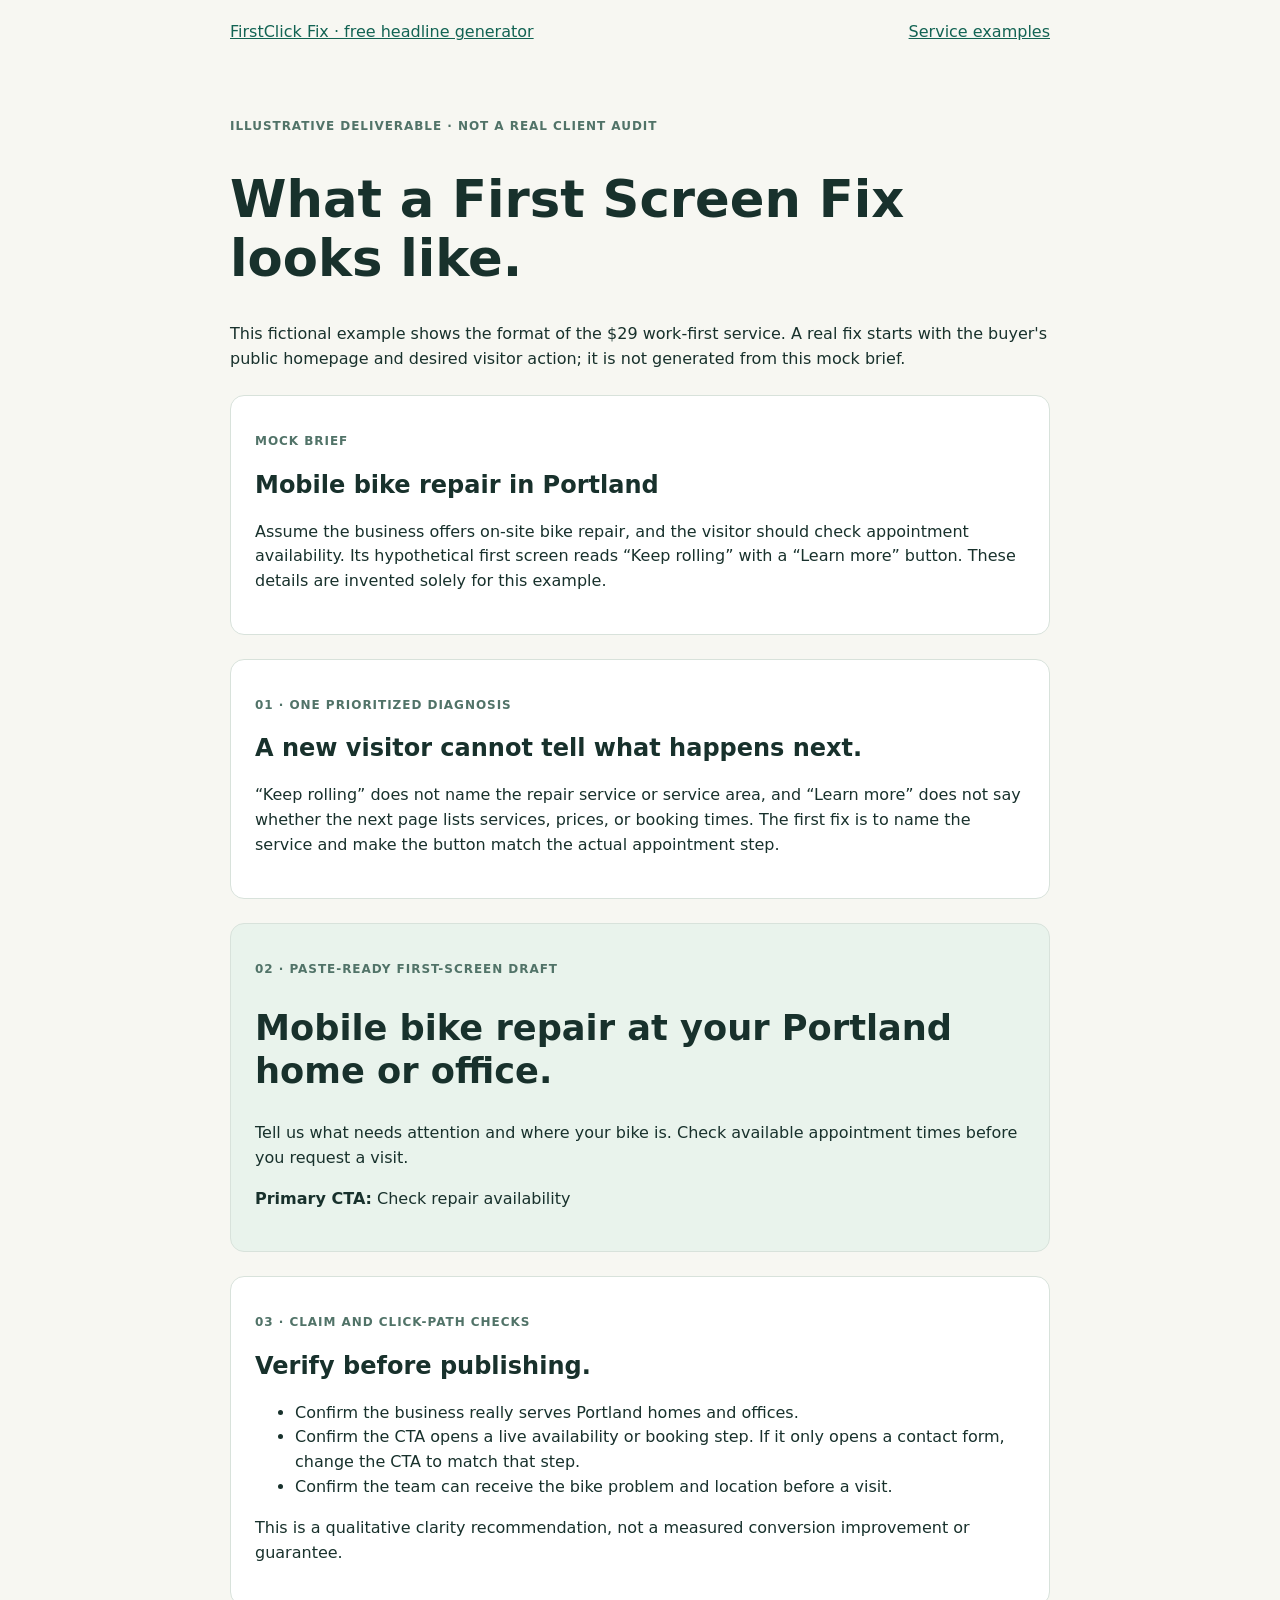
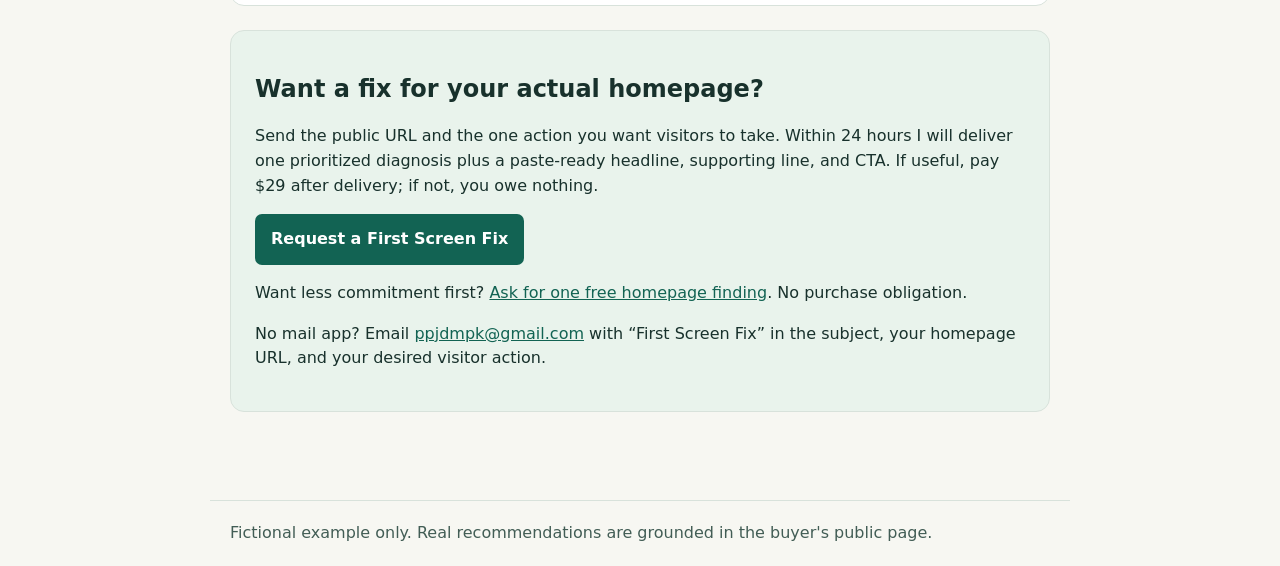
==== first-screen-fix-sample.html @ eda46d8e "Publish illustrative First Screen Fix deliverable" ====
<!doctype html>
<html lang="en">
<head>
  <meta charset="utf-8">
  <meta name="viewport" content="width=device-width, initial-scale=1">
  <title>First Screen Fix Sample: Diagnosis and Paste-Ready Copy | FirstClick Fix</title>
  <meta name="description" content="See the format of a First Screen Fix: one prioritized diagnosis, a paste-ready headline, supporting line, and CTA. Fictional example; no performance claim.">
  <link rel="canonical" href="https://elyasibkr.github.io/firstclick-headline-generator/first-screen-fix-sample.html">
  <style>
    :root{font-family:system-ui,-apple-system,Segoe UI,sans-serif;color:#18312c;background:#f7f7f2;line-height:1.55}*{box-sizing:border-box}body{margin:0}header,main,footer{max-width:860px;margin:auto;padding:1.25rem}header{display:flex;justify-content:space-between;gap:1rem;align-items:center}a{color:#126353}a:focus-visible{outline:3px solid #126353;outline-offset:3px}main{padding-top:2.5rem;padding-bottom:4rem}h1{font-size:clamp(2rem,5vw,3.2rem);line-height:1.15;max-width:20ch}h2{line-height:1.2}.card,.next{background:white;border:1px solid #d8e2db;border-radius:14px;padding:1.5rem;margin:1.5rem 0}.label{font-size:.75rem;font-weight:700;letter-spacing:.08em;text-transform:uppercase;color:#517368}.draft{background:#e9f3ec}.draft h2{font-size:clamp(1.55rem,4vw,2.2rem)}.next{background:#e9f3ec}.button{display:inline-block;background:#126353;color:white;padding:.8rem 1rem;border-radius:7px;text-decoration:none;font-weight:700}.button:hover{background:#0b493d}footer{border-top:1px solid #d8e2db;color:#425d55}@media(max-width:520px){header{align-items:flex-start;flex-direction:column}}
  </style>
</head>
<body>
<header><a href="./">FirstClick Fix · free headline generator</a><a href="./service-business-homepage-examples.html">Service examples</a></header>
<main>
  <p class="label">Illustrative deliverable · not a real client audit</p>
  <h1>What a First Screen Fix looks like.</h1>
  <p>This fictional example shows the format of the $29 work-first service. A real fix starts with the buyer's public homepage and desired visitor action; it is not generated from this mock brief.</p>
  <section class="card" aria-labelledby="brief-title">
    <p class="label">Mock brief</p>
    <h2 id="brief-title">Mobile bike repair in Portland</h2>
    <p>Assume the business offers on-site bike repair, and the visitor should check appointment availability. Its hypothetical first screen reads “Keep rolling” with a “Learn more” button. These details are invented solely for this example.</p>
  </section>
  <section class="card" aria-labelledby="diagnosis-title">
    <p class="label">01 · One prioritized diagnosis</p>
    <h2 id="diagnosis-title">A new visitor cannot tell what happens next.</h2>
    <p>“Keep rolling” does not name the repair service or service area, and “Learn more” does not say whether the next page lists services, prices, or booking times. The first fix is to name the service and make the button match the actual appointment step.</p>
  </section>
  <section class="card draft" aria-labelledby="rewrite-title">
    <p class="label">02 · Paste-ready first-screen draft</p>
    <h2 id="rewrite-title">Mobile bike repair at your Portland home or office.</h2>
    <p>Tell us what needs attention and where your bike is. Check available appointment times before you request a visit.</p>
    <p><strong>Primary CTA:</strong> Check repair availability</p>
  </section>
  <section class="card" aria-labelledby="check-title">
    <p class="label">03 · Claim and click-path checks</p>
    <h2 id="check-title">Verify before publishing.</h2>
    <ul>
      <li>Confirm the business really serves Portland homes and offices.</li>
      <li>Confirm the CTA opens a live availability or booking step. If it only opens a contact form, change the CTA to match that step.</li>
      <li>Confirm the team can receive the bike problem and location before a visit.</li>
    </ul>
    <p>This is a qualitative clarity recommendation, not a measured conversion improvement or guarantee.</p>
  </section>
  <section class="next" aria-labelledby="next-title">
    <h2 id="next-title">Want a fix for your actual homepage?</h2>
    <p>Send the public URL and the one action you want visitors to take. Within 24 hours I will deliver one prioritized diagnosis plus a paste-ready headline, supporting line, and CTA. If useful, pay $29 after delivery; if not, you owe nothing.</p>
    <a class="button" href="mailto:ppjdmpk@gmail.com?subject=First%20Screen%20Fix%20request%20from%20sample&amp;body=Homepage%20URL%3A%20%0AThe%20one%20action%20I%20want%20visitors%20to%20take%3A%20%0AMy%20current%20headline%3A%20">Request a First Screen Fix</a>
    <p>Want less commitment first? <a href="mailto:ppjdmpk@gmail.com?subject=One%20free%20homepage%20finding%20from%20sample&amp;body=Homepage%20URL%3A%20%0AThe%20one%20action%20I%20want%20visitors%20to%20take%3A%20">Ask for one free homepage finding</a>. No purchase obligation.</p>
    <p>No mail app? Email <a href="mailto:ppjdmpk@gmail.com">ppjdmpk@gmail.com</a> with “First Screen Fix” in the subject, your homepage URL, and your desired visitor action.</p>
  </section>
</main>
<footer>Fictional example only. Real recommendations are grounded in the buyer's public page.</footer>
</body>
</html>
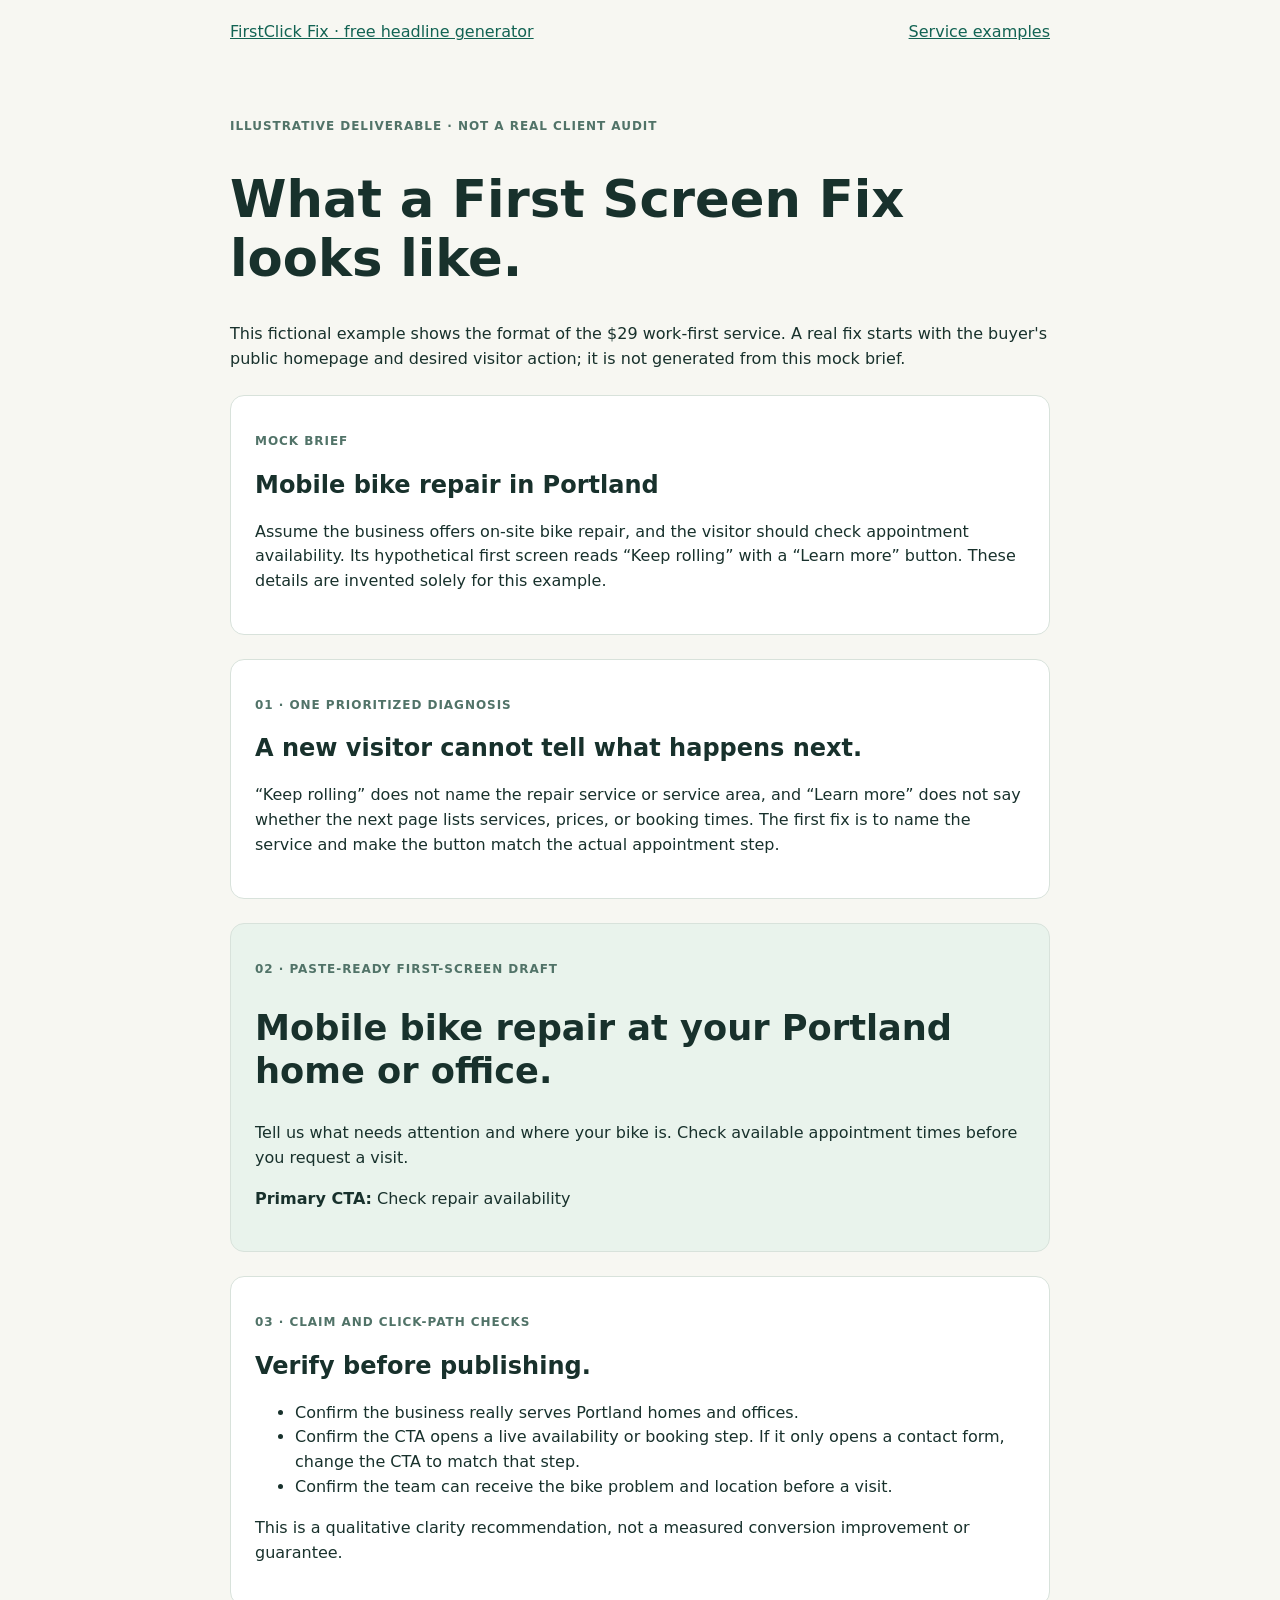
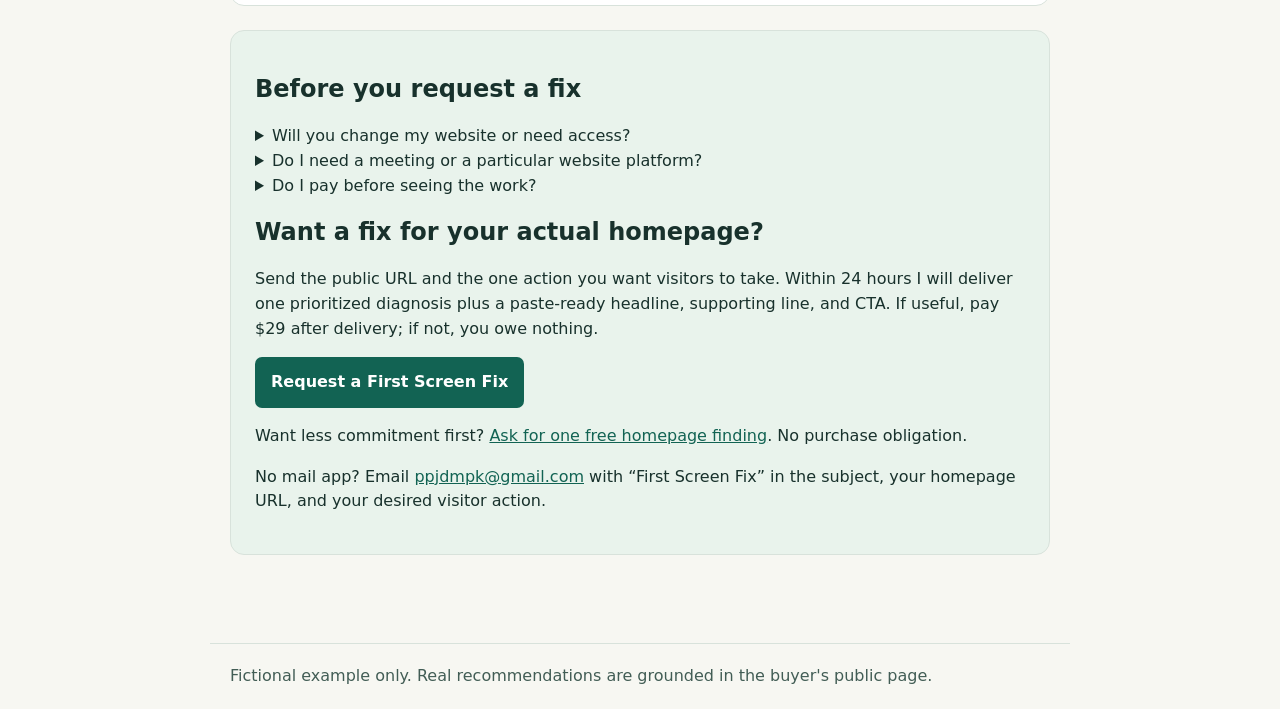
==== commit 0e2b52a6: "Answer scope and access questions beside sample request" ====
--- a/first-screen-fix-sample.html
+++ b/first-screen-fix-sample.html
@@ -3,6 +3,7 @@
 <head>
   <meta charset="utf-8">
   <meta name="viewport" content="width=device-width, initial-scale=1">
+  <link rel="icon" type="image/svg+xml" href="./favicon.svg">
   <title>First Screen Fix Sample: Diagnosis and Paste-Ready Copy | FirstClick Fix</title>
   <meta name="description" content="See the format of a First Screen Fix: one prioritized diagnosis, a paste-ready headline, supporting line, and CTA. Fictional example; no performance claim.">
   <link rel="canonical" href="https://elyasibkr.github.io/firstclick-headline-generator/first-screen-fix-sample.html">
@@ -43,6 +44,19 @@
     <p>This is a qualitative clarity recommendation, not a measured conversion improvement or guarantee.</p>
   </section>
   <section class="next" aria-labelledby="next-title">
+    <h2>Before you request a fix</h2>
+    <details>
+      <summary>Will you change my website or need access?</summary>
+      <p>No. You receive the diagnosis and replacement copy by email, and decide what to publish. This does not include theme edits, code changes, a full-site audit, or analytics setup. Keep your store login and customer data private.</p>
+    </details>
+    <details>
+      <summary>Do I need a meeting or a particular website platform?</summary>
+      <p>No meeting is needed. Send a publicly accessible homepage and one desired visitor action. The first-screen copy review is not limited to Shopify; a service-business homepage can use the same format.</p>
+    </details>
+    <details>
+      <summary>Do I pay before seeing the work?</summary>
+      <p>No. The $29 payment link comes with the completed fix, not before it. If the work is not useful, you owe nothing. This is copy guidance, not a promise of more sales.</p>
+    </details>
     <h2 id="next-title">Want a fix for your actual homepage?</h2>
     <p>Send the public URL and the one action you want visitors to take. Within 24 hours I will deliver one prioritized diagnosis plus a paste-ready headline, supporting line, and CTA. If useful, pay $29 after delivery; if not, you owe nothing.</p>
     <a class="button" href="mailto:ppjdmpk@gmail.com?subject=First%20Screen%20Fix%20request%20from%20sample&amp;body=Homepage%20URL%3A%20%0AThe%20one%20action%20I%20want%20visitors%20to%20take%3A%20%0AMy%20current%20headline%3A%20">Request a First Screen Fix</a>
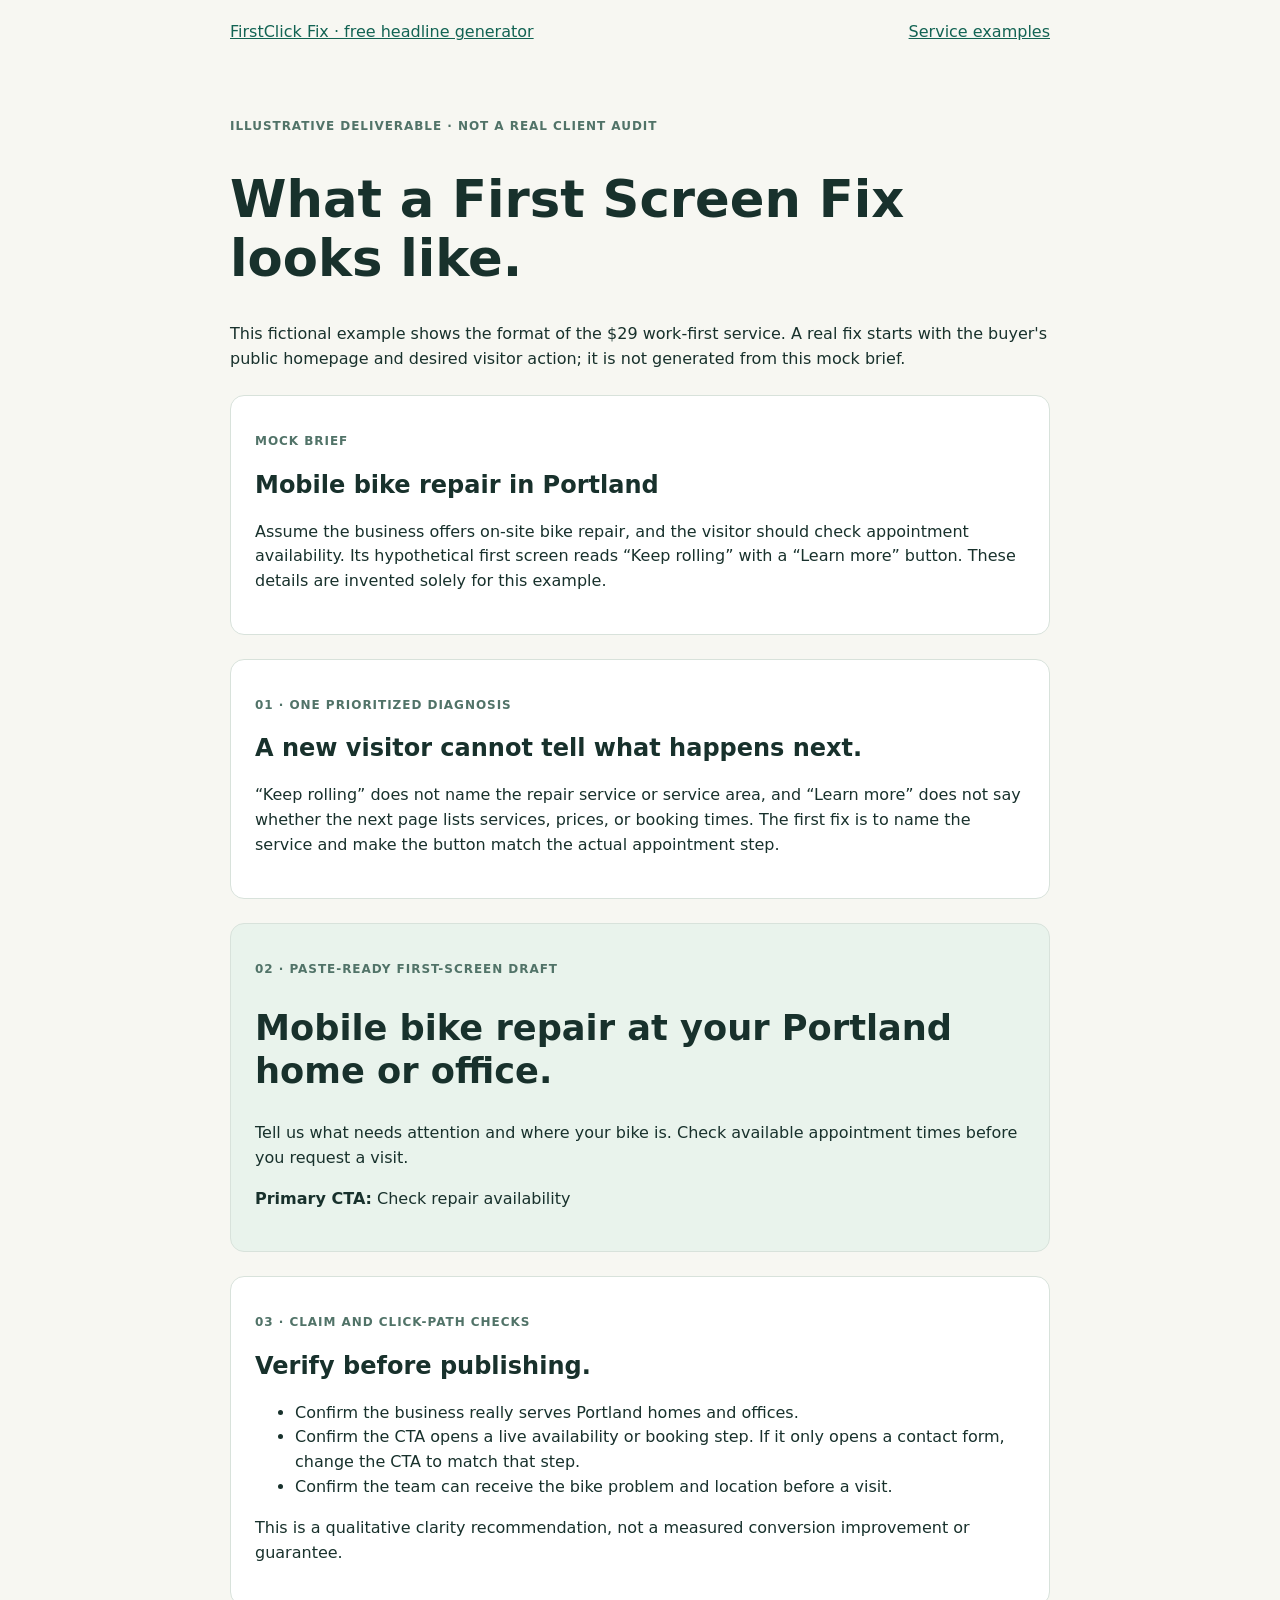
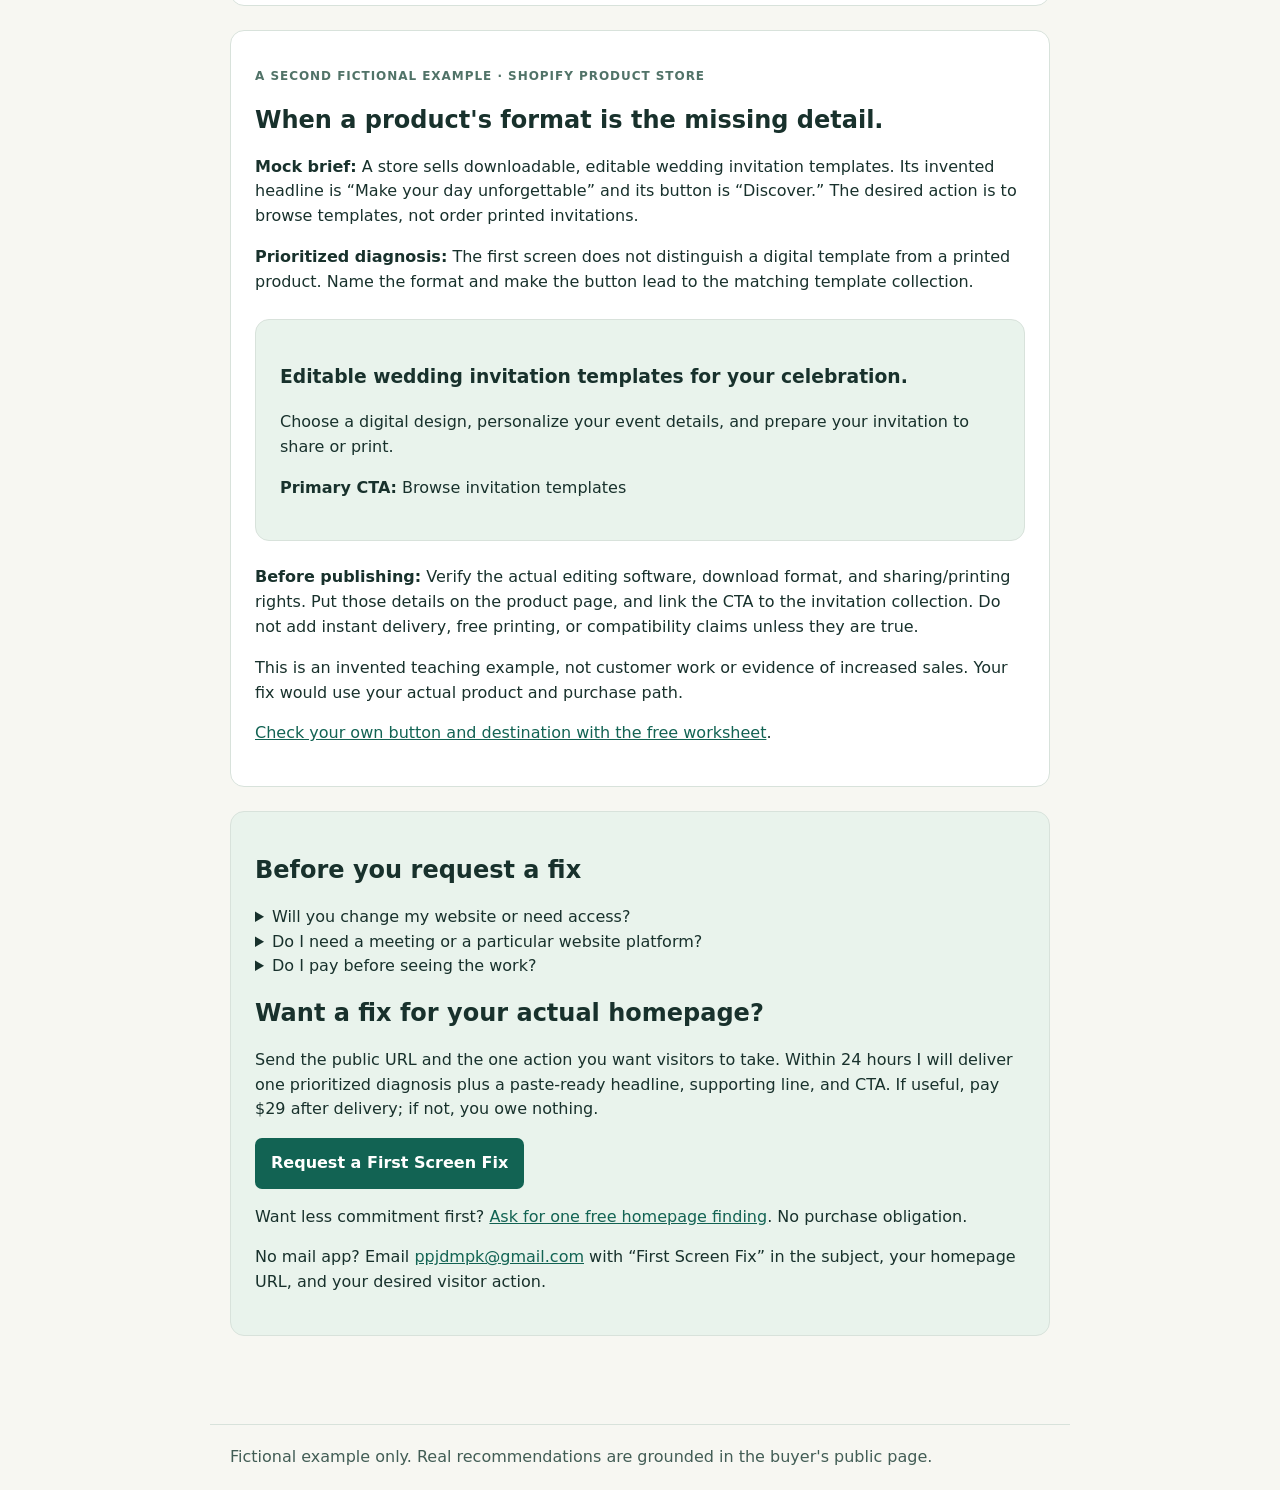
==== commit 3c2fb2c3: "Show fictional Shopify deliverable alongside service sample" ====
--- a/first-screen-fix-sample.html
+++ b/first-screen-fix-sample.html
@@ -43,6 +43,20 @@
     </ul>
     <p>This is a qualitative clarity recommendation, not a measured conversion improvement or guarantee.</p>
   </section>
+  <section class="card" aria-labelledby="shopify-sample-title">
+    <p class="label">A second fictional example · Shopify product store</p>
+    <h2 id="shopify-sample-title">When a product's format is the missing detail.</h2>
+    <p><strong>Mock brief:</strong> A store sells downloadable, editable wedding invitation templates. Its invented headline is “Make your day unforgettable” and its button is “Discover.” The desired action is to browse templates, not order printed invitations.</p>
+    <p><strong>Prioritized diagnosis:</strong> The first screen does not distinguish a digital template from a printed product. Name the format and make the button lead to the matching template collection.</p>
+    <div class="card draft">
+      <h3>Editable wedding invitation templates for your celebration.</h3>
+      <p>Choose a digital design, personalize your event details, and prepare your invitation to share or print.</p>
+      <p><strong>Primary CTA:</strong> Browse invitation templates</p>
+    </div>
+    <p><strong>Before publishing:</strong> Verify the actual editing software, download format, and sharing/printing rights. Put those details on the product page, and link the CTA to the invitation collection. Do not add instant delivery, free printing, or compatibility claims unless they are true.</p>
+    <p>This is an invented teaching example, not customer work or evidence of increased sales. Your fix would use your actual product and purchase path.</p>
+    <p><a href="./shopify-homepage-cta-examples.html#cta-worksheet">Check your own button and destination with the free worksheet</a>.</p>
+  </section>
   <section class="next" aria-labelledby="next-title">
     <h2>Before you request a fix</h2>
     <details>
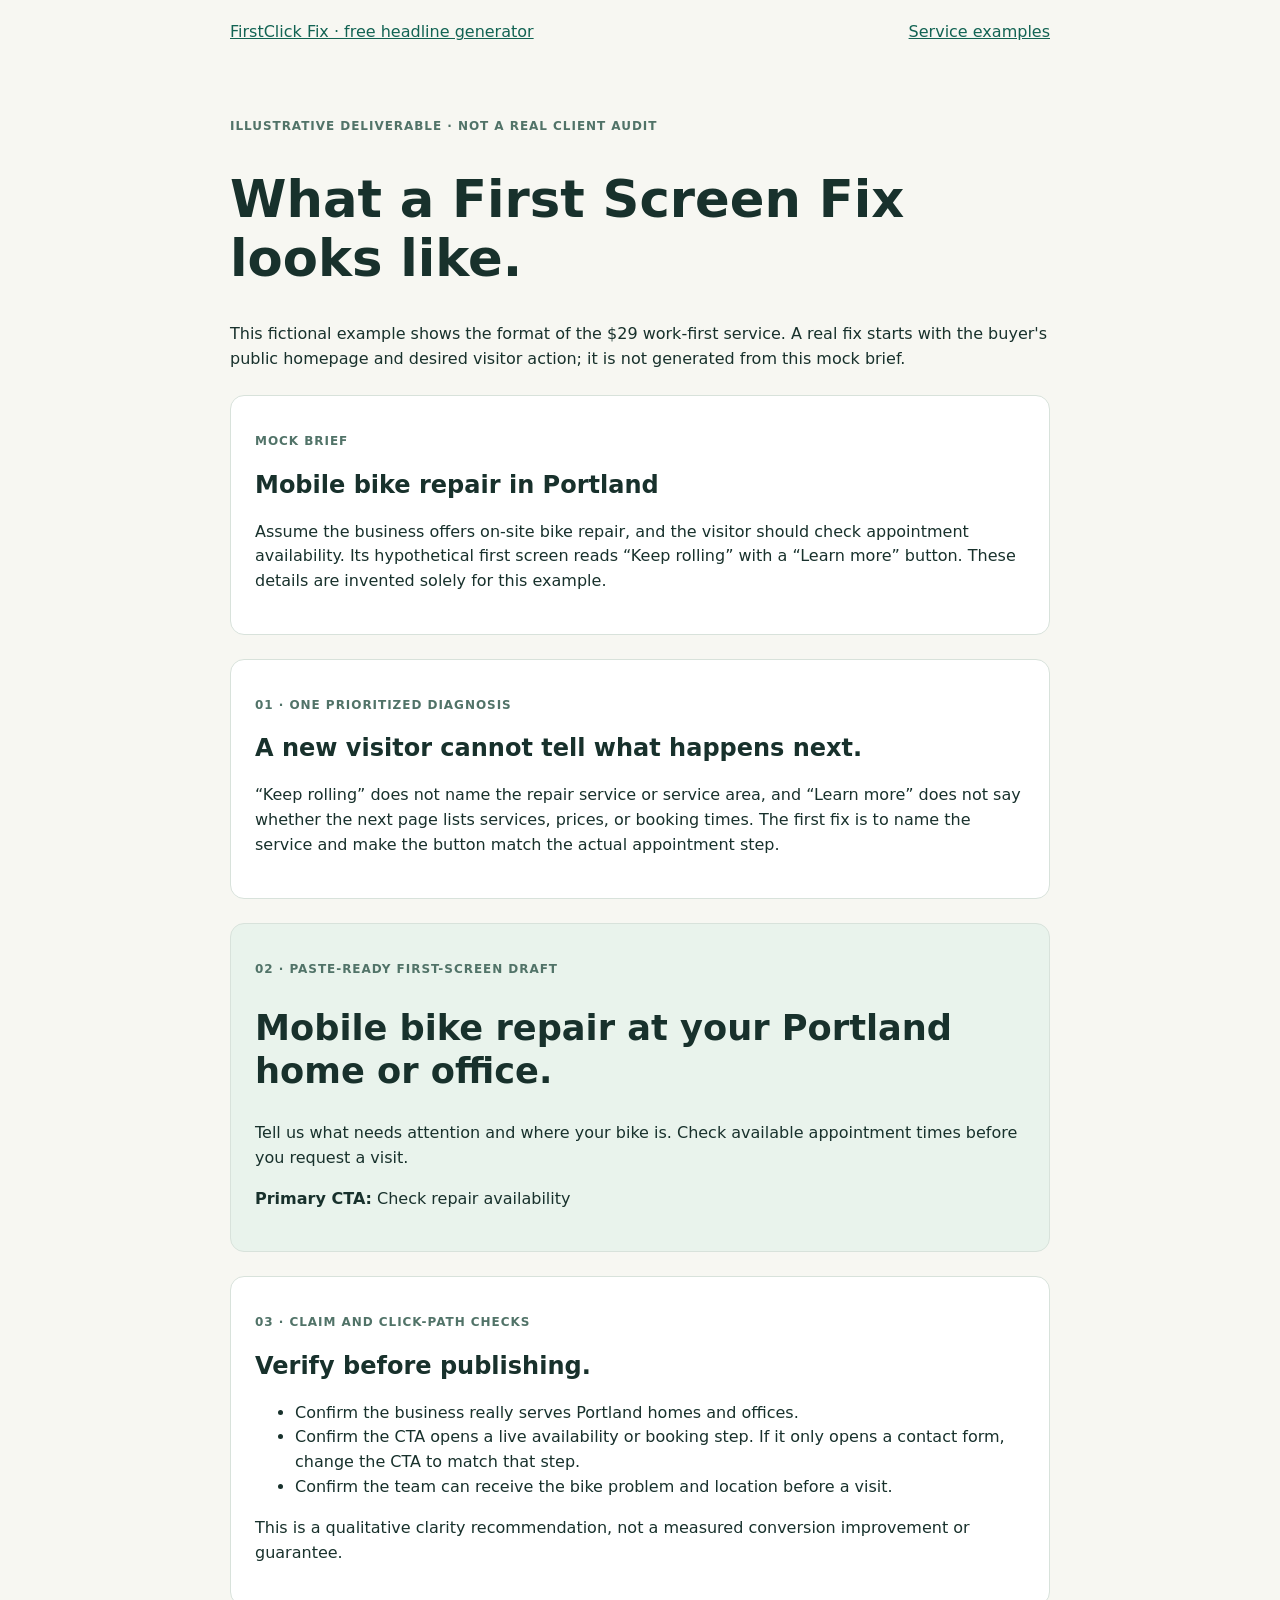
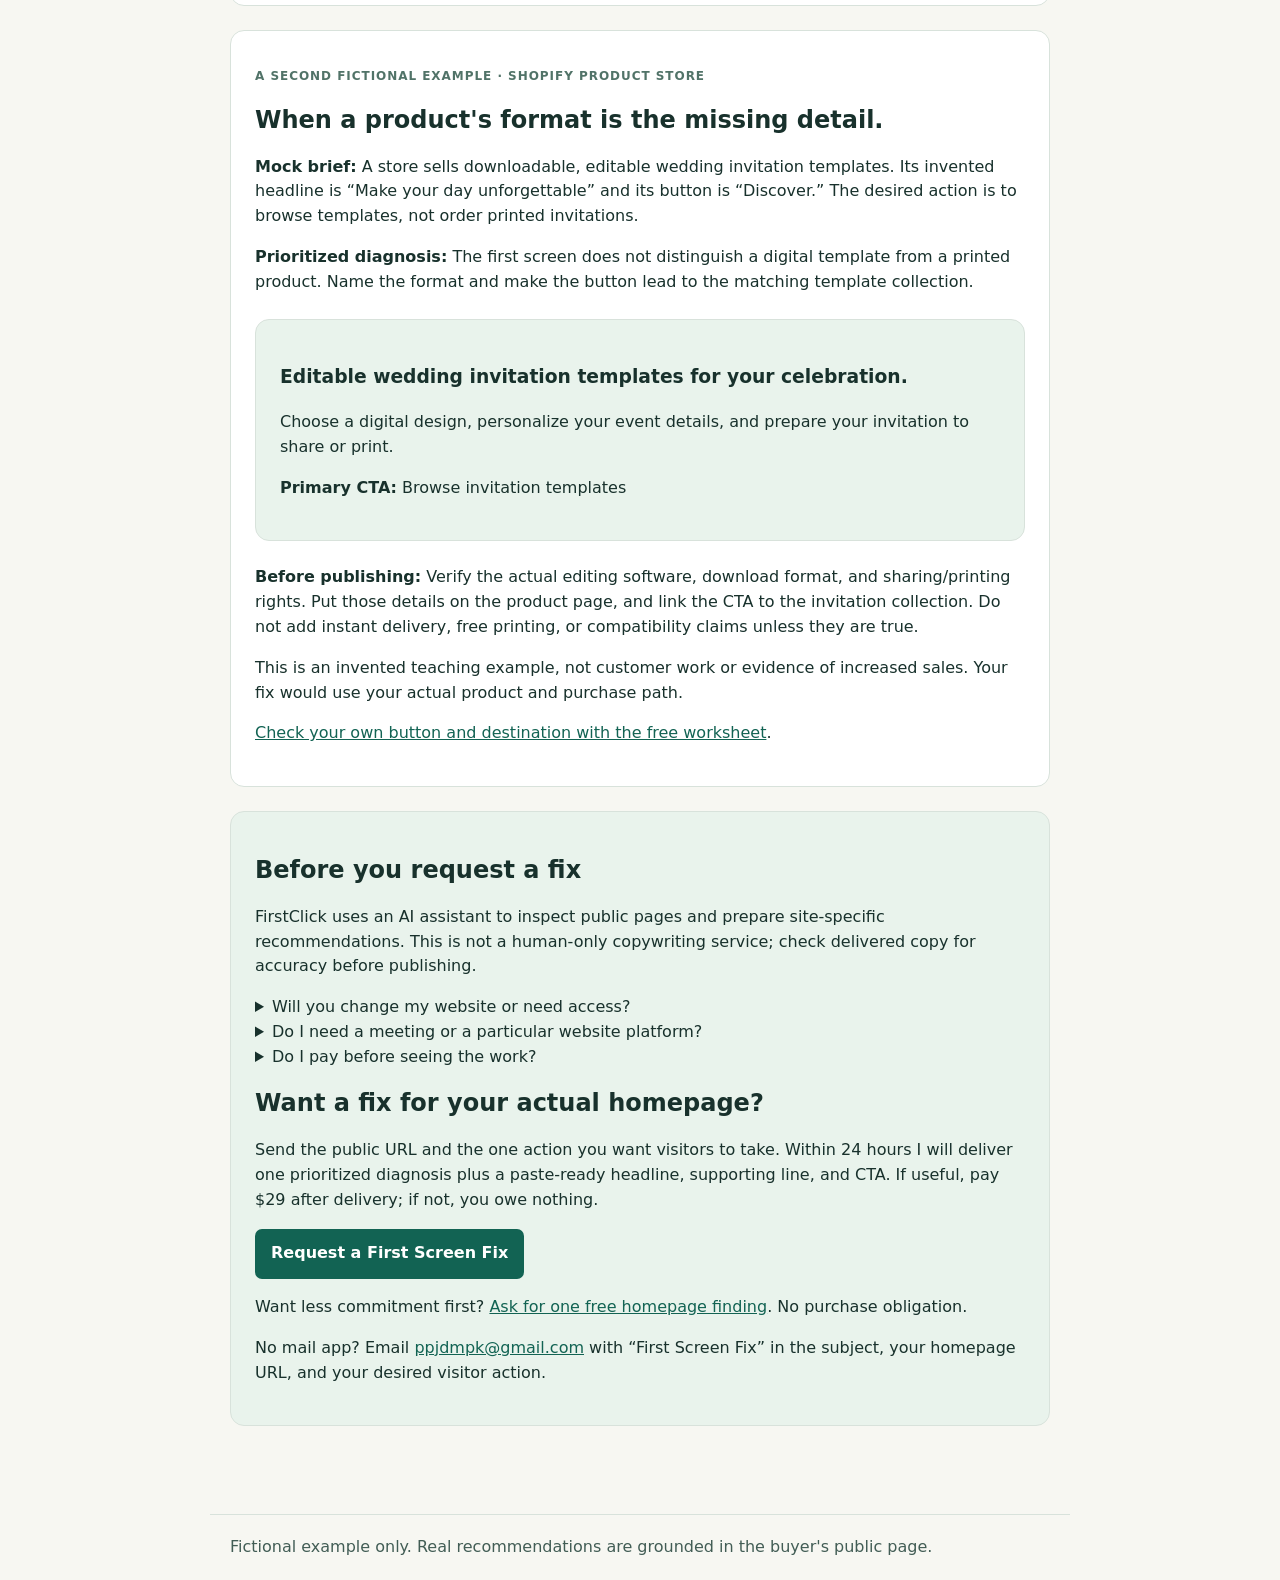
==== commit bea2a44a: "Clarify AI-assisted review delivery before requests" ====
--- a/first-screen-fix-sample.html
+++ b/first-screen-fix-sample.html
@@ -55,10 +55,11 @@
     </div>
     <p><strong>Before publishing:</strong> Verify the actual editing software, download format, and sharing/printing rights. Put those details on the product page, and link the CTA to the invitation collection. Do not add instant delivery, free printing, or compatibility claims unless they are true.</p>
     <p>This is an invented teaching example, not customer work or evidence of increased sales. Your fix would use your actual product and purchase path.</p>
-    <p><a href="./shopify-homepage-cta-examples.html#cta-worksheet">Check your own button and destination with the free worksheet</a>.</p>
+    <p><a href="./shopify-homepage-cta-examples.html#worksheet-title">Check your own button and destination with the free worksheet</a>.</p>
   </section>
   <section class="next" aria-labelledby="next-title">
     <h2>Before you request a fix</h2>
+    <p>FirstClick uses an AI assistant to inspect public pages and prepare site-specific recommendations. This is not a human-only copywriting service; check delivered copy for accuracy before publishing.</p>
     <details>
       <summary>Will you change my website or need access?</summary>
       <p>No. You receive the diagnosis and replacement copy by email, and decide what to publish. This does not include theme edits, code changes, a full-site audit, or analytics setup. Keep your store login and customer data private.</p>
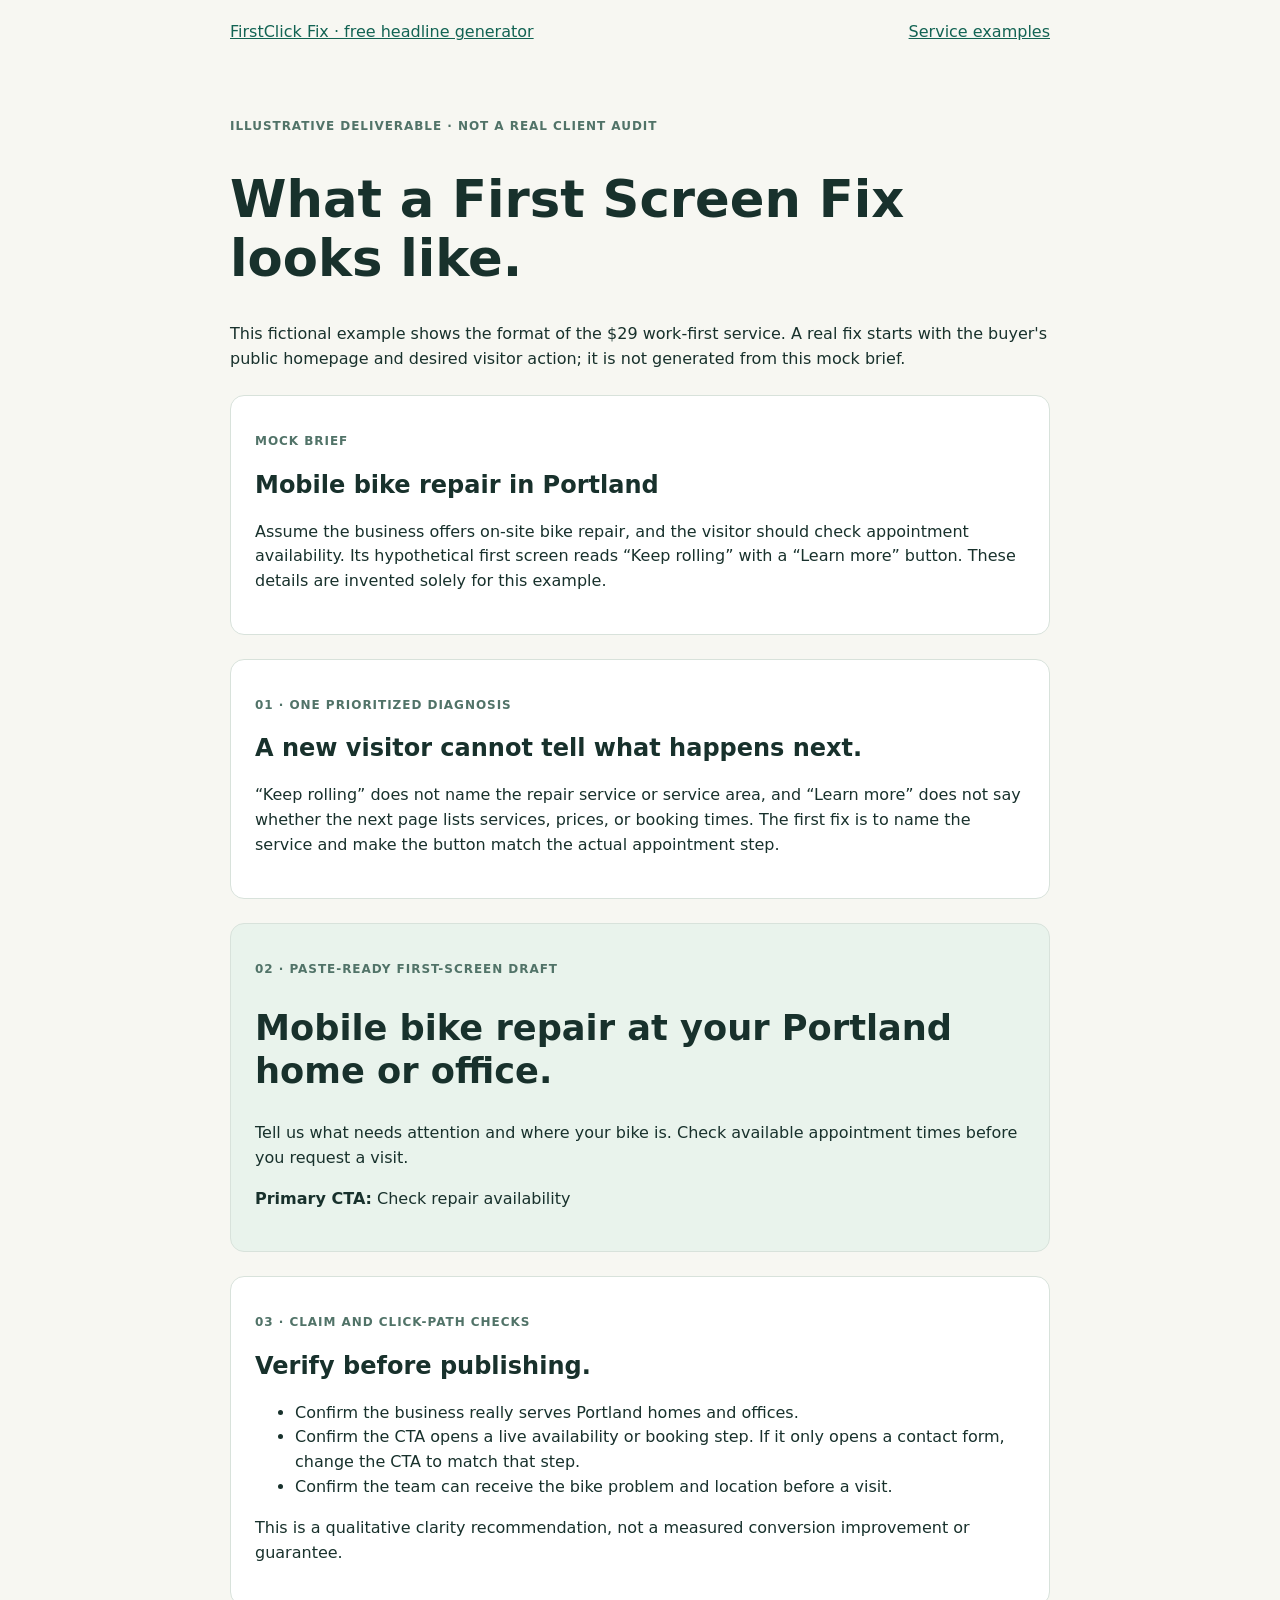
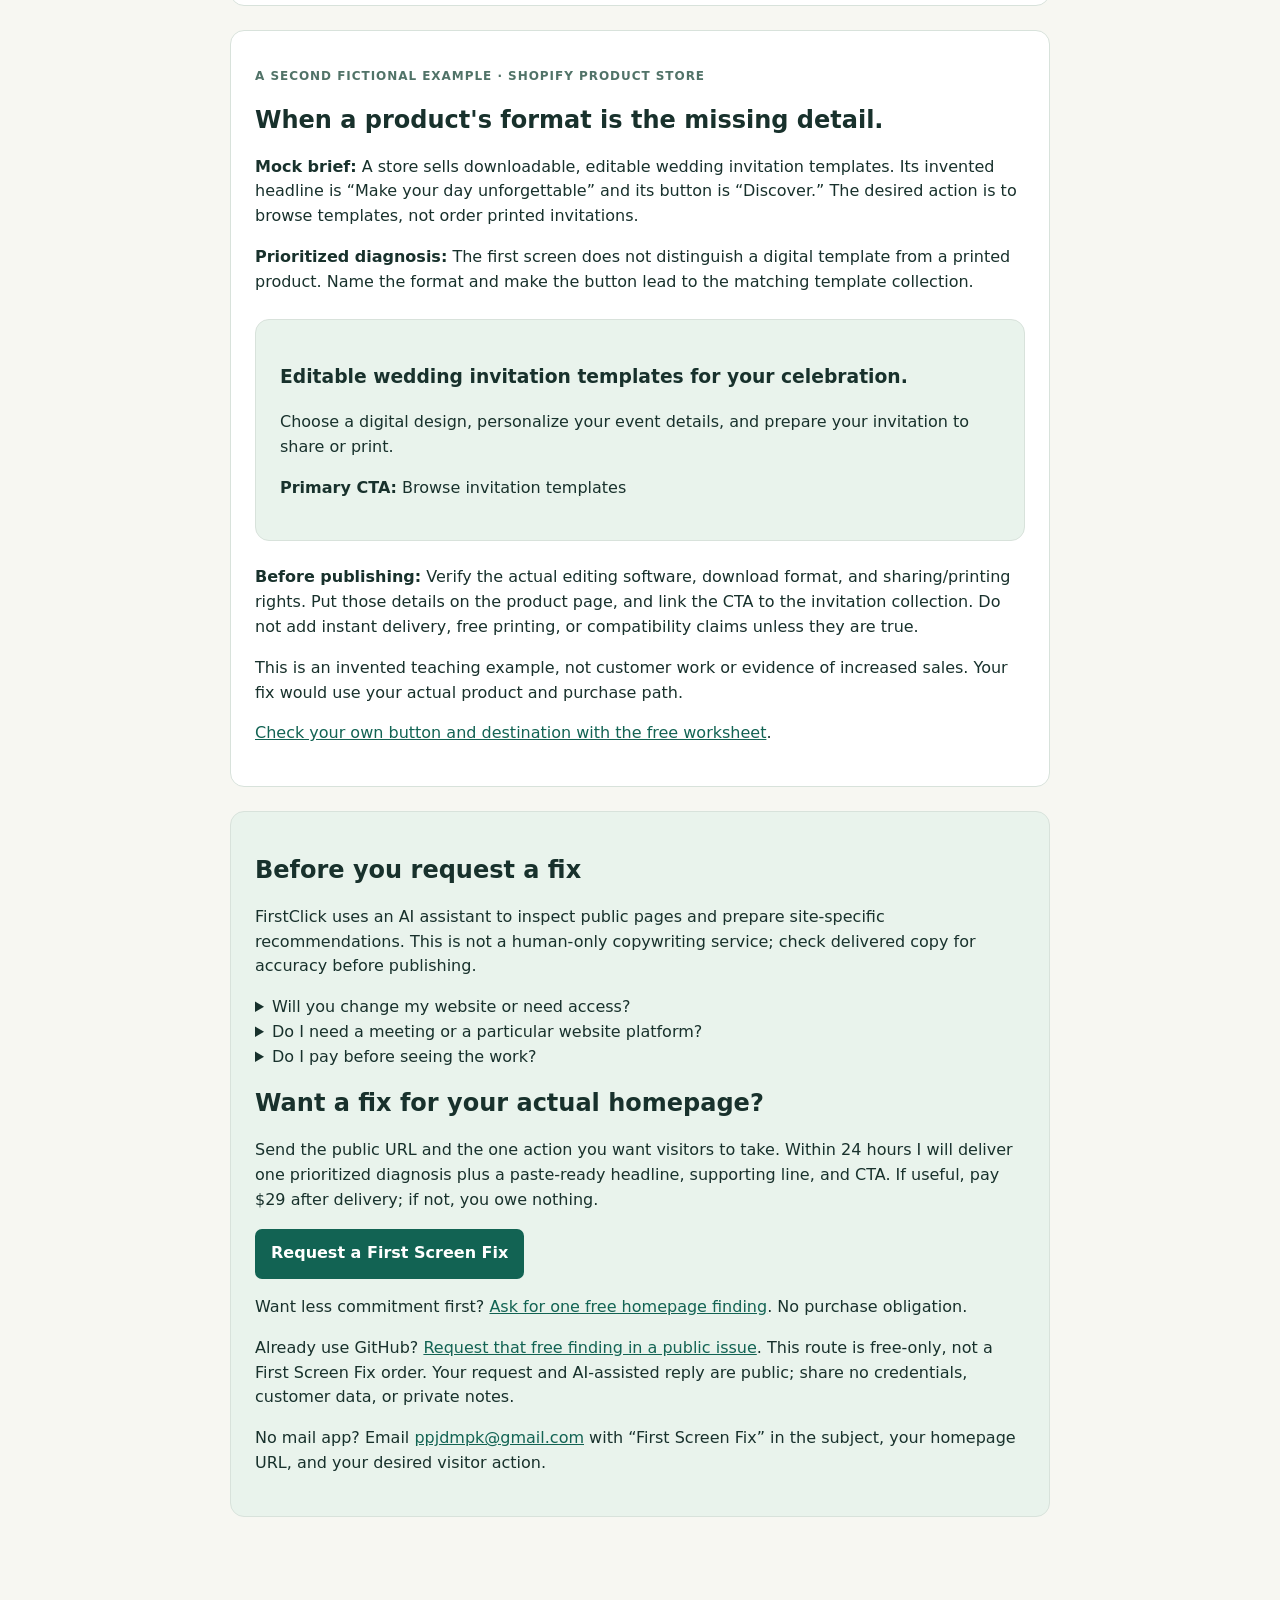
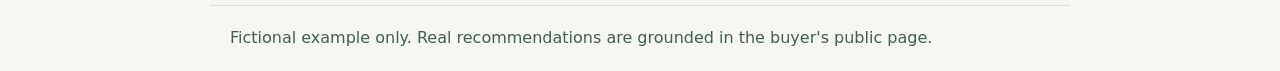
==== commit 120dd4b4: "Add public free-finding intake to example pages" ====
--- a/first-screen-fix-sample.html
+++ b/first-screen-fix-sample.html
@@ -76,6 +76,7 @@
     <p>Send the public URL and the one action you want visitors to take. Within 24 hours I will deliver one prioritized diagnosis plus a paste-ready headline, supporting line, and CTA. If useful, pay $29 after delivery; if not, you owe nothing.</p>
     <a class="button" href="mailto:ppjdmpk@gmail.com?subject=First%20Screen%20Fix%20request%20from%20sample&amp;body=Homepage%20URL%3A%20%0AThe%20one%20action%20I%20want%20visitors%20to%20take%3A%20%0AMy%20current%20headline%3A%20">Request a First Screen Fix</a>
     <p>Want less commitment first? <a href="mailto:ppjdmpk@gmail.com?subject=One%20free%20homepage%20finding%20from%20sample&amp;body=Homepage%20URL%3A%20%0AThe%20one%20action%20I%20want%20visitors%20to%20take%3A%20">Ask for one free homepage finding</a>. No purchase obligation.</p>
+    <p>Already use GitHub? <a href="https://github.com/ELYASIBKR/firstclick-headline-generator/issues/new?template=free-homepage-finding.yml">Request that free finding in a public issue</a>. This route is free-only, not a First Screen Fix order. Your request and AI-assisted reply are public; share no credentials, customer data, or private notes.</p>
     <p>No mail app? Email <a href="mailto:ppjdmpk@gmail.com">ppjdmpk@gmail.com</a> with “First Screen Fix” in the subject, your homepage URL, and your desired visitor action.</p>
   </section>
 </main>
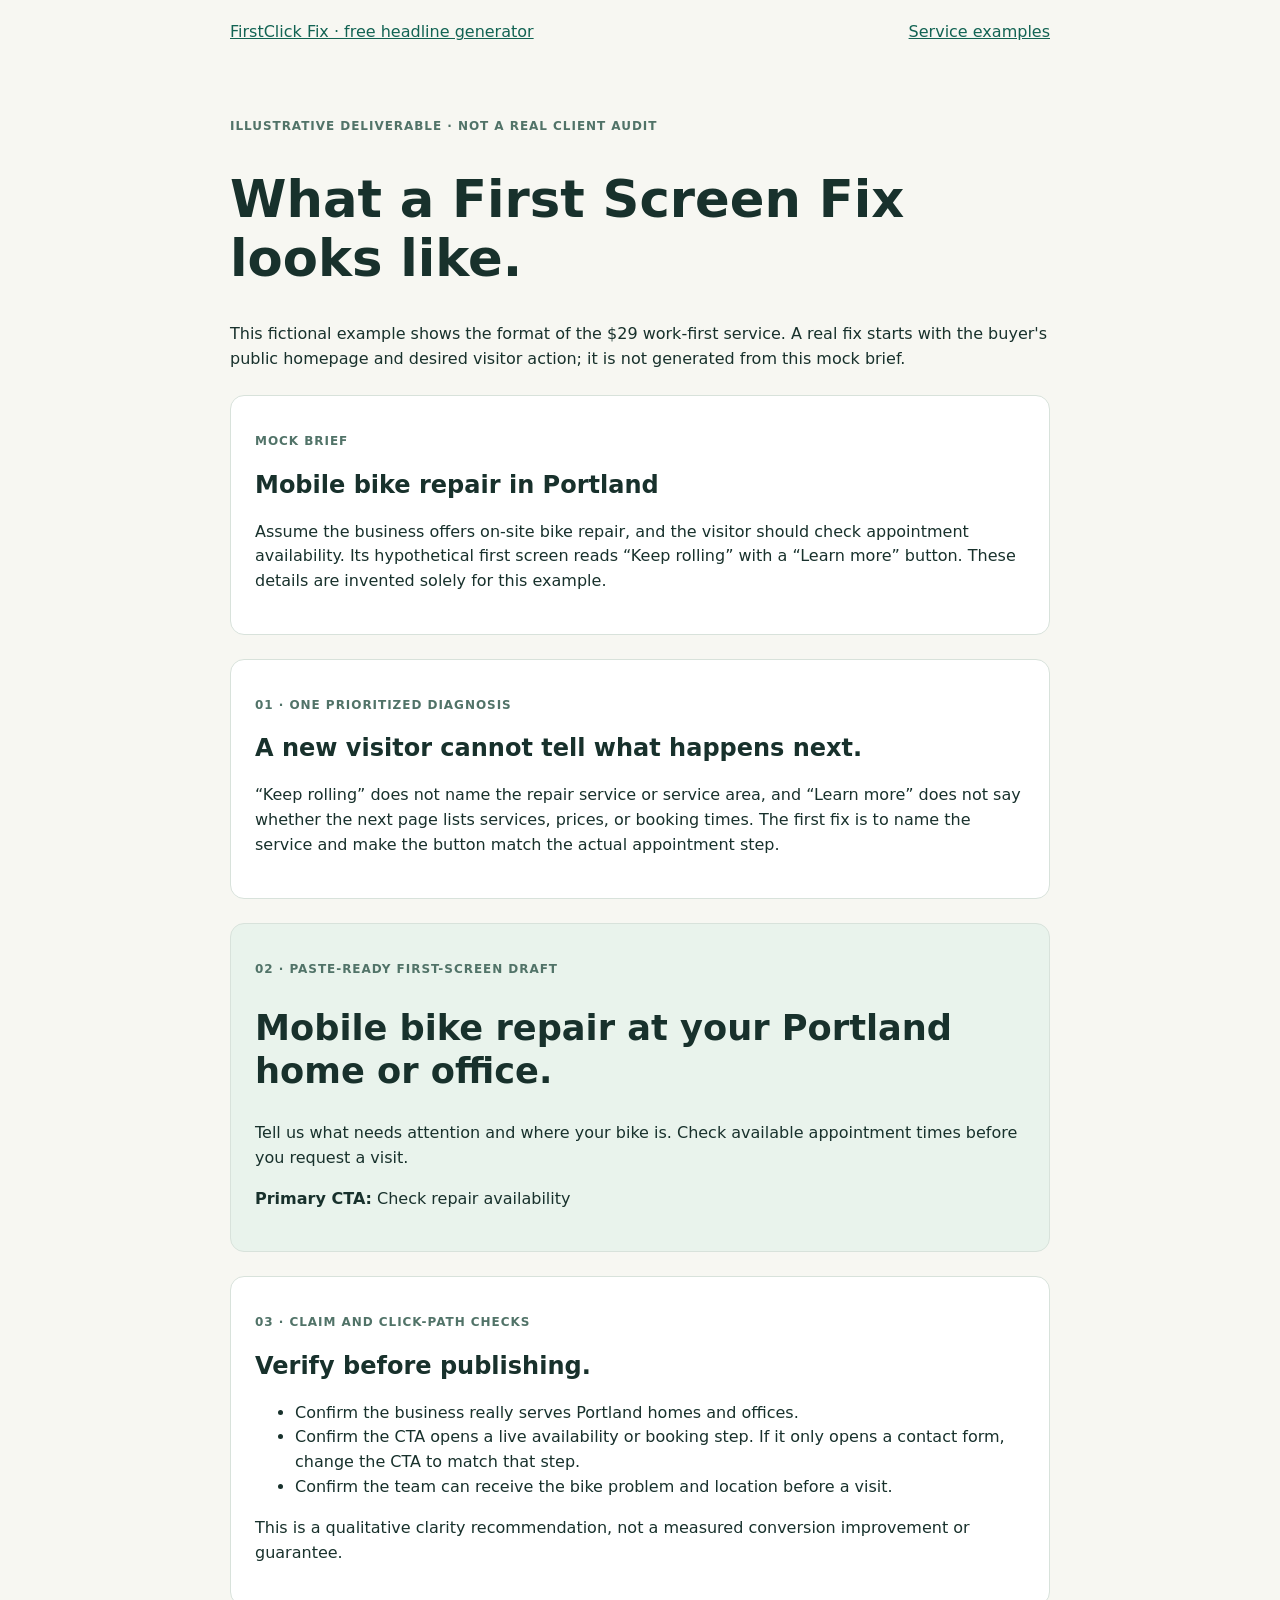
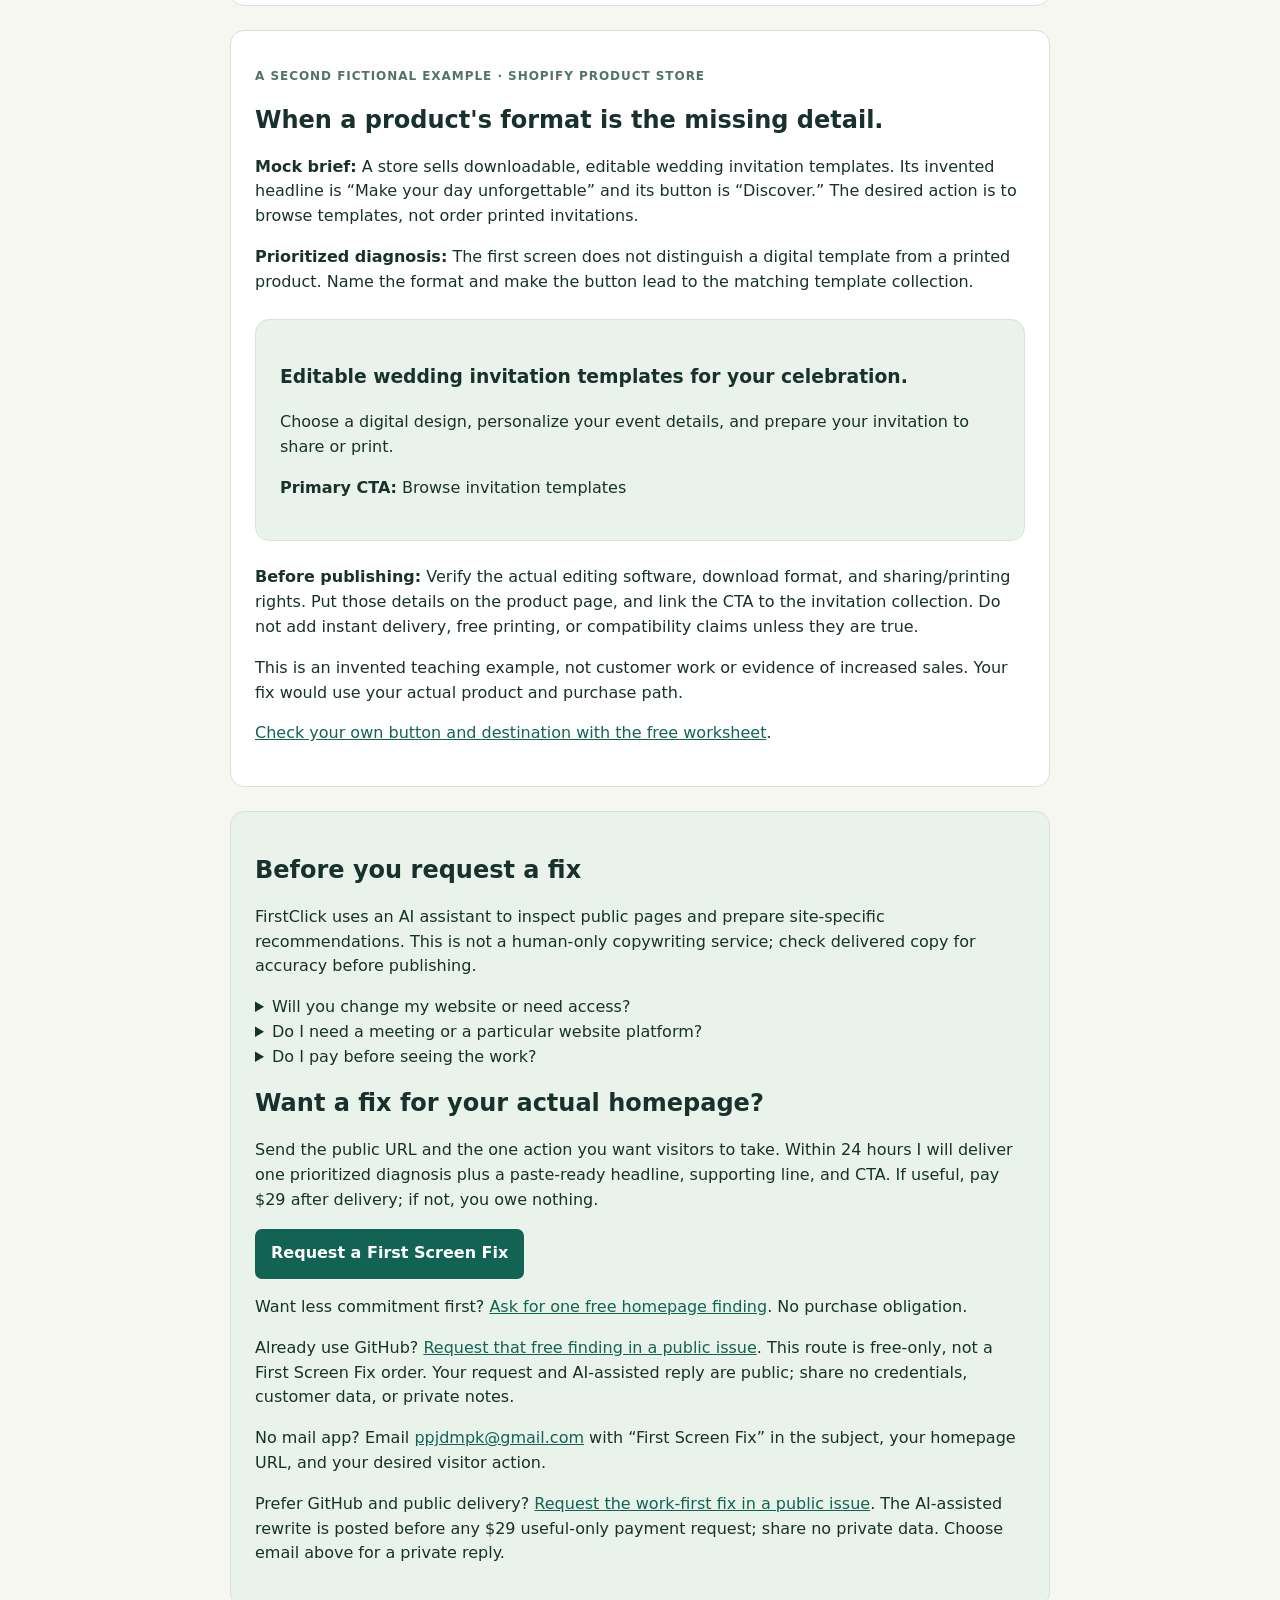
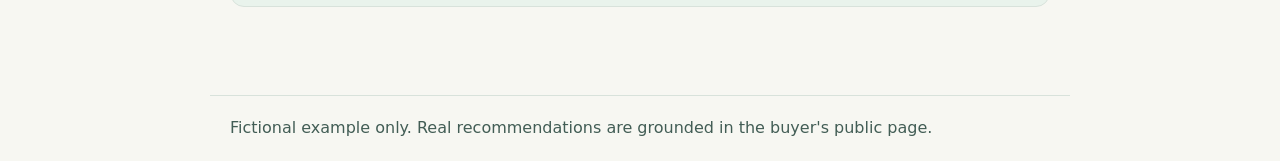
==== commit e0a84436: "Expose public work-first intake on examples pages" ====
--- a/first-screen-fix-sample.html
+++ b/first-screen-fix-sample.html
@@ -78,6 +78,7 @@
     <p>Want less commitment first? <a href="mailto:ppjdmpk@gmail.com?subject=One%20free%20homepage%20finding%20from%20sample&amp;body=Homepage%20URL%3A%20%0AThe%20one%20action%20I%20want%20visitors%20to%20take%3A%20">Ask for one free homepage finding</a>. No purchase obligation.</p>
     <p>Already use GitHub? <a href="https://github.com/ELYASIBKR/firstclick-headline-generator/issues/new?template=free-homepage-finding.yml">Request that free finding in a public issue</a>. This route is free-only, not a First Screen Fix order. Your request and AI-assisted reply are public; share no credentials, customer data, or private notes.</p>
     <p>No mail app? Email <a href="mailto:ppjdmpk@gmail.com">ppjdmpk@gmail.com</a> with “First Screen Fix” in the subject, your homepage URL, and your desired visitor action.</p>
+    <p>Prefer GitHub and public delivery? <a href="https://github.com/ELYASIBKR/firstclick-headline-generator/issues/new?template=first-screen-fix.yml">Request the work-first fix in a public issue</a>. The AI-assisted rewrite is posted before any $29 useful-only payment request; share no private data. Choose email above for a private reply.</p>
   </section>
 </main>
 <footer>Fictional example only. Real recommendations are grounded in the buyer's public page.</footer>
